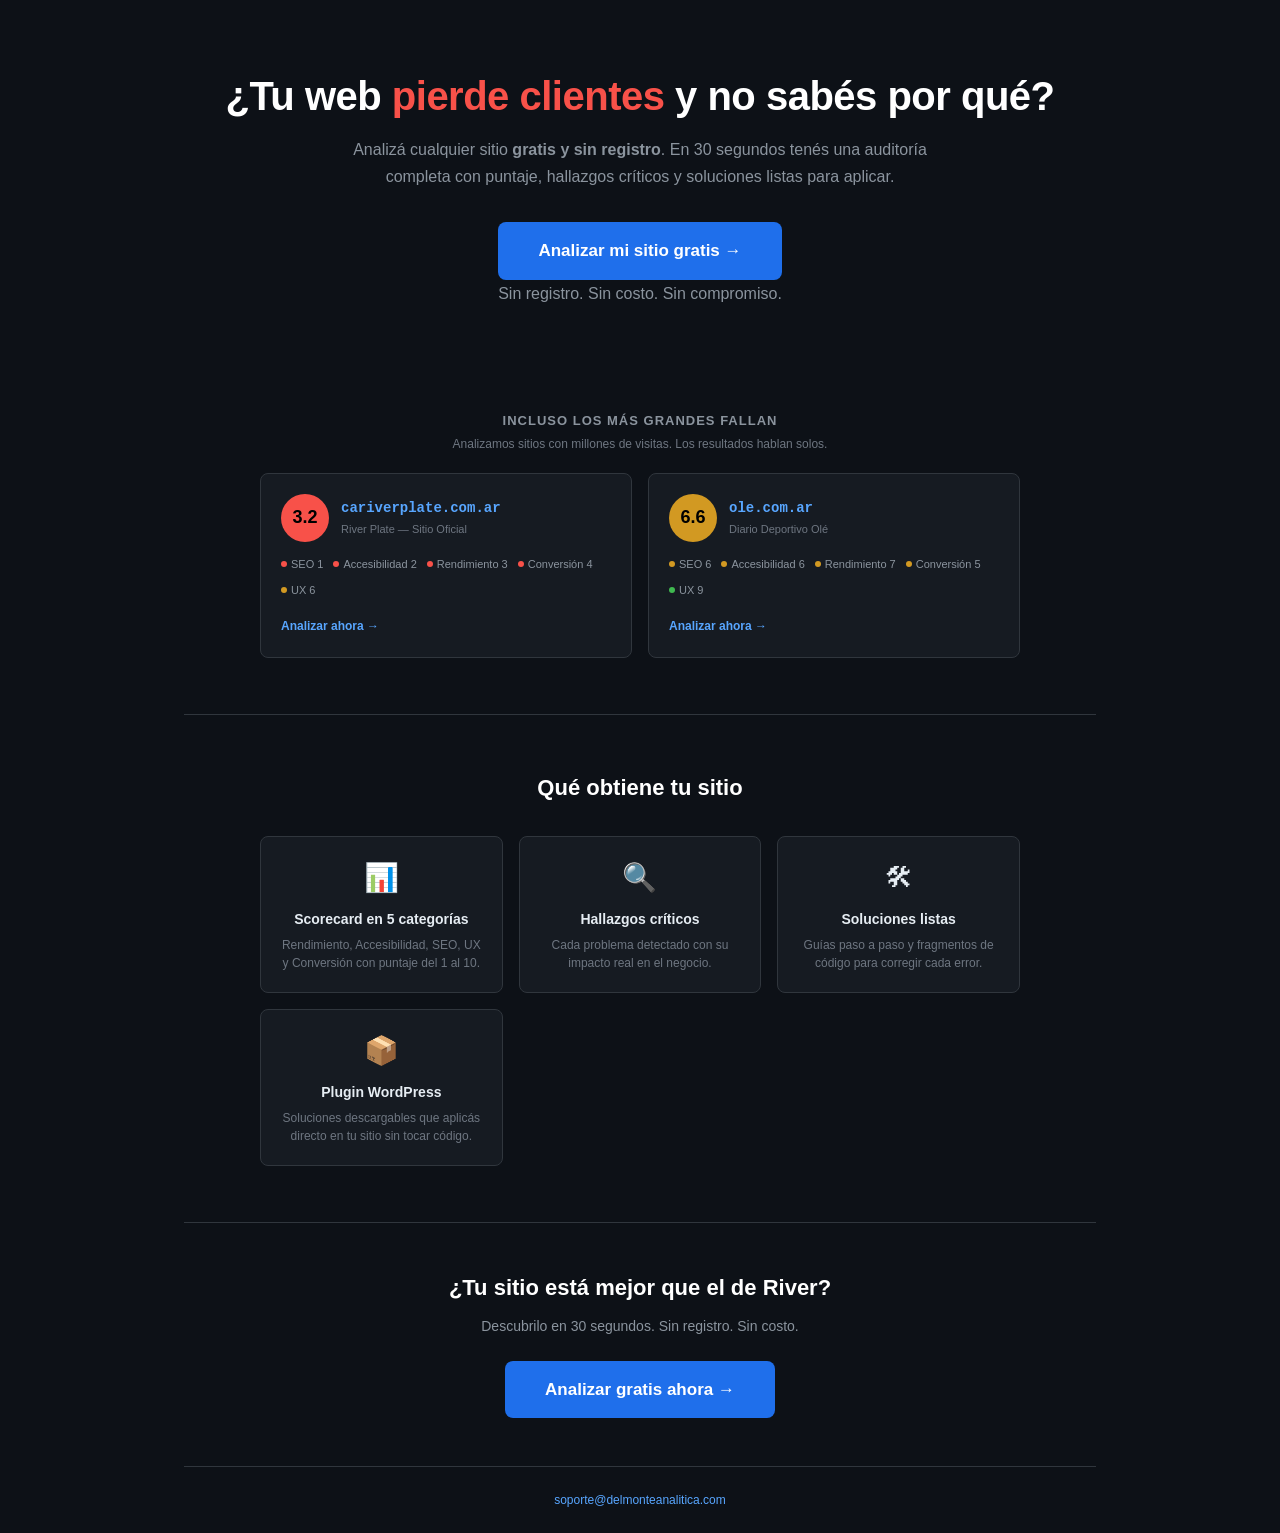
==== index.html @ 87f85ba4 "@ Landing page de Web Analyzer para GitHub Pages. Incluye ejemplos reales (River 3.2, Olé 6.6) y guí" ====
<!DOCTYPE html>
<html lang="es">
<head>
<meta charset="UTF-8">
<meta name="viewport" content="width=device-width, initial-scale=1.0">
<title>Web Analyzer — Auditoría de sitios web en 30 segundos</title>
<meta name="description" content="Analizá cualquier sitio gratis y sin registro. Descubrí qué frena a tu web en 5 categorías: Rendimiento, SEO, Accesibilidad, UX y Conversión.">
<meta property="og:title" content="Web Analyzer — ¿Tu web pierde clientes?">
<meta property="og:description" content="Auditoría gratuita en 30 segundos. Incluso los sitios más grandes tienen problemas.">
<style>
  :root {
    --bg: #0d1117; --bg2: #161b22; --bg3: #21262d;
    --border: #30363d; --text: #e6edf3; --text2: #8b949e; --text3: #6e7681;
    --blue: #58a6ff; --green: #3fb950; --yellow: #d29922; --red: #f85149;
    --accent: #1f6feb; --radius: 8px;
  }
  * { margin: 0; padding: 0; box-sizing: border-box; }
  body {
    font-family: -apple-system, BlinkMacSystemFont, 'Segoe UI', Roboto, sans-serif;
    background: var(--bg); color: var(--text); line-height: 1.5;
  }
  .container { max-width: 960px; margin: 0 auto; padding: 0 24px; }

  /* Hero */
  .hero { text-align: center; padding: 72px 16px 48px; }
  .hero h1 { font-size: 40px; font-weight: 800; color: #fff; letter-spacing: -0.5px; margin-bottom: 16px; line-height: 1.2; }
  .hero h1 .hl { color: var(--red); }
  .hero p { font-size: 16px; color: var(--text2); max-width: 600px; margin: 0 auto 32px; line-height: 1.7; }
  .btn-go {
    display: inline-block; padding: 16px 40px; background: var(--accent); color: #fff;
    border: none; border-radius: var(--radius); font-size: 17px; font-weight: 700;
    text-decoration: none; cursor: pointer; transition: background 0.15s, transform 0.1s;
  }
  .btn-go:hover { background: #388bfd; transform: scale(1.02); }
  .hero-note { font-size: 11px; color: var(--text3); margin-top: 12px; }

  /* Examples */
  .examples { padding: 24px 0 56px; }
  .examples h2 { text-align: center; font-size: 13px; text-transform: uppercase; letter-spacing: 1px; color: var(--text2); margin-bottom: 4px; }
  .examples .sub { text-align: center; font-size: 12px; color: var(--text3); margin-bottom: 20px; }
  .examples-grid { display: grid; grid-template-columns: 1fr 1fr; gap: 16px; max-width: 760px; margin: 0 auto; }
  @media (max-width: 600px) { .examples-grid { grid-template-columns: 1fr; } }
  .ex-card {
    background: var(--bg2); border: 1px solid var(--border); border-radius: var(--radius);
    padding: 20px; cursor: pointer; transition: border-color 0.2s, background 0.2s;
  }
  .ex-card:hover { border-color: var(--blue); }
  .ex-top { display: flex; align-items: center; gap: 12px; margin-bottom: 14px; }
  .ex-badge {
    width: 48px; height: 48px; border-radius: 50%; display: flex; align-items: center;
    justify-content: center; font-size: 18px; font-weight: 800; flex-shrink: 0; color: #000;
  }
  .ex-badge.rojo { background: var(--red); }
  .ex-badge.amarillo { background: var(--yellow); }
  .ex-site { font-family: monospace; font-size: 14px; color: var(--blue); font-weight: 600; }
  .ex-label { font-size: 11px; color: var(--text3); margin-top: 2px; }
  .ex-scores { display: flex; gap: 10px; flex-wrap: wrap; margin-bottom: 14px; }
  .ex-scores span { font-size: 11px; color: var(--text2); display: flex; align-items: center; gap: 4px; }
  .dot { width: 6px; height: 6px; border-radius: 50%; display: inline-block; }
  .dot.rojo { background: var(--red); }
  .dot.amarillo { background: var(--yellow); }
  .dot.verde { background: var(--green); }
  .ex-cta { color: var(--blue); font-size: 12px; font-weight: 600; }

  /* Features */
  .features { padding: 56px 0; border-top: 1px solid var(--border); }
  .features h2 { text-align: center; font-size: 22px; font-weight: 700; margin-bottom: 32px; color: #fff; }
  .feat-grid { display: grid; grid-template-columns: repeat(auto-fit, minmax(200px, 1fr)); gap: 16px; max-width: 760px; margin: 0 auto; }
  .feat {
    background: var(--bg2); border: 1px solid var(--border); border-radius: var(--radius);
    padding: 20px; text-align: center;
  }
  .feat-icon { font-size: 28px; margin-bottom: 10px; }
  .feat h3 { font-size: 14px; font-weight: 600; margin-bottom: 6px; }
  .feat p { font-size: 12px; color: var(--text3); line-height: 1.5; }

  /* CTA bottom */
  .cta-bottom { text-align: center; padding: 48px 16px; border-top: 1px solid var(--border); }
  .cta-bottom h2 { font-size: 22px; font-weight: 700; margin-bottom: 12px; color: #fff; }
  .cta-bottom p { color: var(--text2); font-size: 14px; margin-bottom: 24px; }

  /* Footer */
  .footer {
    text-align: center; padding: 24px; border-top: 1px solid var(--border);
    font-size: 12px; color: var(--text3);
  }
  .footer a { color: var(--blue); text-decoration: none; }
</style>
</head>
<body>

<div class="container">

  <!-- HERO -->
  <section class="hero">
    <h1>¿Tu web <span class="hl">pierde clientes</span> y no sabés por qué?</h1>
    <p>Analizá cualquier sitio <strong>gratis y sin registro</strong>. En 30 segundos tenés una auditoría completa con puntaje, hallazgos críticos y soluciones listas para aplicar.</p>
    <a href="https://web-analyzer-1-l8uc.onrender.com/" class="btn-go">Analizar mi sitio gratis →</a>
    <p class="hero-note">Sin registro. Sin costo. Sin compromiso.</p>
  </section>

  <!-- EXAMPLES -->
  <section class="examples">
    <h2>Incluso los más grandes fallan</h2>
    <p class="sub">Analizamos sitios con millones de visitas. Los resultados hablan solos.</p>
    <div class="examples-grid">
      <div class="ex-card" onclick="window.open('https://web-analyzer-1-l8uc.onrender.com/?analyze_url=www.cariverplate.com.ar','_blank')">
        <div class="ex-top">
          <div class="ex-badge rojo">3.2</div>
          <div>
            <div class="ex-site">cariverplate.com.ar</div>
            <div class="ex-label">River Plate — Sitio Oficial</div>
          </div>
        </div>
        <div class="ex-scores">
          <span><span class="dot rojo"></span>SEO 1</span>
          <span><span class="dot rojo"></span>Accesibilidad 2</span>
          <span><span class="dot rojo"></span>Rendimiento 3</span>
          <span><span class="dot rojo"></span>Conversión 4</span>
          <span><span class="dot amarillo"></span>UX 6</span>
        </div>
        <span class="ex-cta">Analizar ahora →</span>
      </div>
      <div class="ex-card" onclick="window.open('https://web-analyzer-1-l8uc.onrender.com/?analyze_url=www.ole.com.ar','_blank')">
        <div class="ex-top">
          <div class="ex-badge amarillo">6.6</div>
          <div>
            <div class="ex-site">ole.com.ar</div>
            <div class="ex-label">Diario Deportivo Olé</div>
          </div>
        </div>
        <div class="ex-scores">
          <span><span class="dot amarillo"></span>SEO 6</span>
          <span><span class="dot amarillo"></span>Accesibilidad 6</span>
          <span><span class="dot amarillo"></span>Rendimiento 7</span>
          <span><span class="dot amarillo"></span>Conversión 5</span>
          <span><span class="dot verde"></span>UX 9</span>
        </div>
        <span class="ex-cta">Analizar ahora →</span>
      </div>
    </div>
  </section>

  <!-- FEATURES -->
  <section class="features">
    <h2>Qué obtiene tu sitio</h2>
    <div class="feat-grid">
      <div class="feat">
        <div class="feat-icon">📊</div>
        <h3>Scorecard en 5 categorías</h3>
        <p>Rendimiento, Accesibilidad, SEO, UX y Conversión con puntaje del 1 al 10.</p>
      </div>
      <div class="feat">
        <div class="feat-icon">🔍</div>
        <h3>Hallazgos críticos</h3>
        <p>Cada problema detectado con su impacto real en el negocio.</p>
      </div>
      <div class="feat">
        <div class="feat-icon">🛠</div>
        <h3>Soluciones listas</h3>
        <p>Guías paso a paso y fragmentos de código para corregir cada error.</p>
      </div>
      <div class="feat">
        <div class="feat-icon">📦</div>
        <h3>Plugin WordPress</h3>
        <p>Soluciones descargables que aplicás directo en tu sitio sin tocar código.</p>
      </div>
    </div>
  </section>

  <!-- CTA -->
  <section class="cta-bottom">
    <h2>¿Tu sitio está mejor que el de River?</h2>
    <p>Descubrilo en 30 segundos. Sin registro. Sin costo.</p>
    <a href="https://web-analyzer-1-l8uc.onrender.com/" class="btn-go">Analizar gratis ahora →</a>
  </section>

  <!-- FOOTER -->
  <footer class="footer">
    <a href="mailto:soporte@delmonteanalitica.com">soporte@delmonteanalitica.com</a>
  </footer>

</div>

</body>
</html>
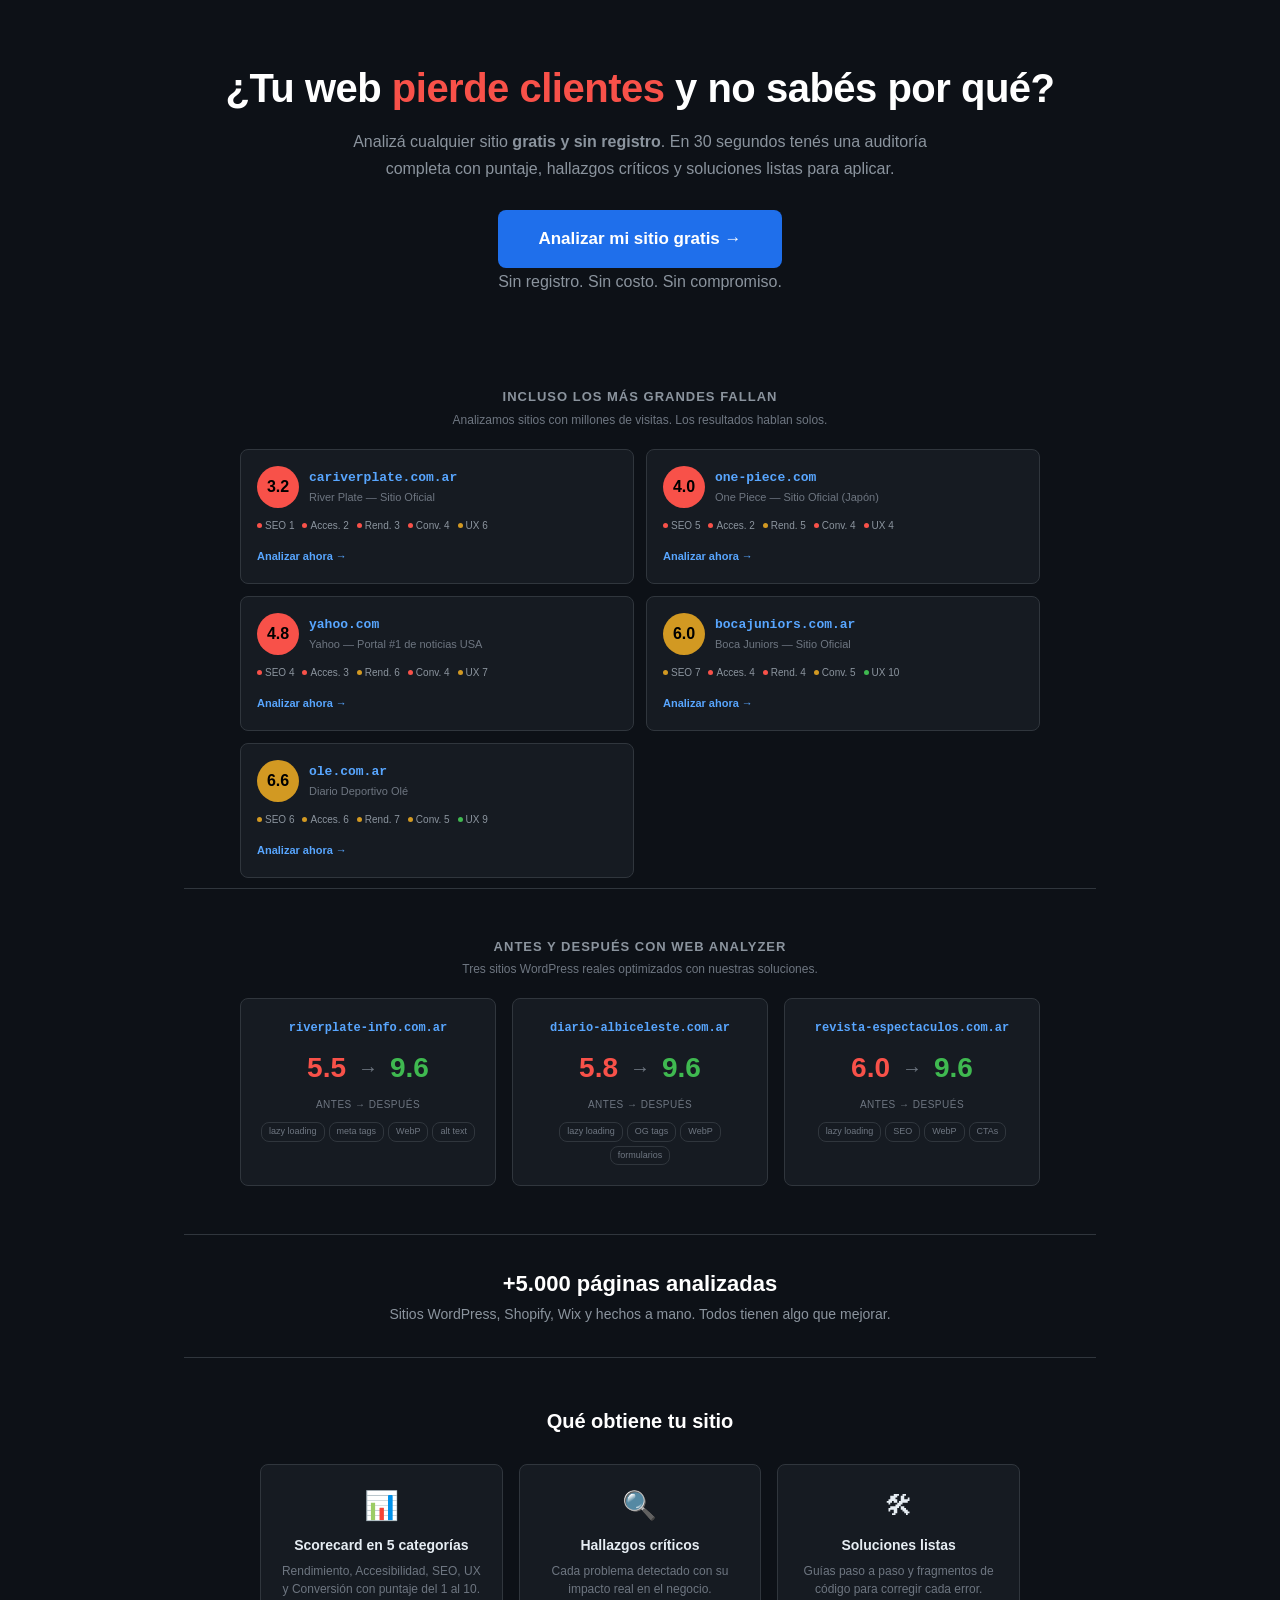
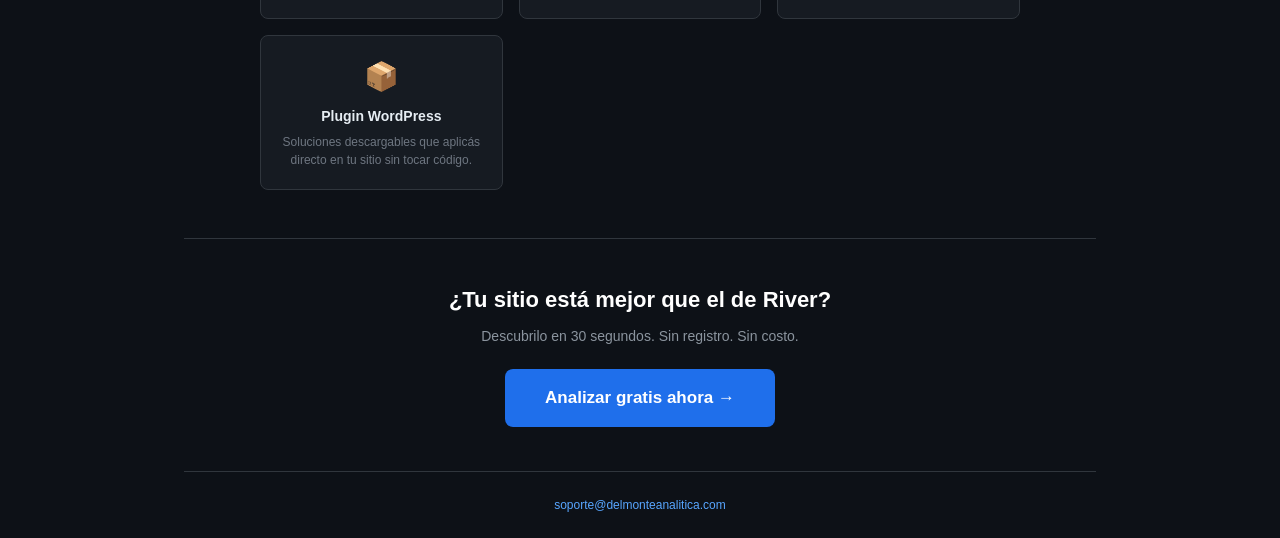
==== commit be7a7c38: "@ Agregar Yahoo (4.8), One Piece (4.0), Boca (6.0) + antes/después. 5 sitios famosos auditados + 3 c" ====
--- a/index.html
+++ b/index.html
@@ -4,9 +4,10 @@
 <meta charset="UTF-8">
 <meta name="viewport" content="width=device-width, initial-scale=1.0">
 <title>Web Analyzer — Auditoría de sitios web en 30 segundos</title>
-<meta name="description" content="Analizá cualquier sitio gratis y sin registro. Descubrí qué frena a tu web en 5 categorías: Rendimiento, SEO, Accesibilidad, UX y Conversión.">
+<meta name="description" content="Analizá cualquier sitio gratis y sin registro. Descubrí qué frena a tu web en 5 categorías. Incluso Yahoo, River, Boca y One Piece fallan.">
 <meta property="og:title" content="Web Analyzer — ¿Tu web pierde clientes?">
-<meta property="og:description" content="Auditoría gratuita en 30 segundos. Incluso los sitios más grandes tienen problemas.">
+<meta property="og:description" content="Auditoría gratuita en 30 segundos. Yahoo sacó 4.8, River 3.2, Boca 6.0. ¿Tu sitio?">
+<meta property="og:image" content="https://web-analyzer-1-l8uc.onrender.com/static/og-image.png">
 <style>
   :root {
     --bg: #0d1117; --bg2: #161b22; --bg3: #21262d;
@@ -22,62 +23,88 @@
   .container { max-width: 960px; margin: 0 auto; padding: 0 24px; }
 
   /* Hero */
-  .hero { text-align: center; padding: 72px 16px 48px; }
+  .hero { text-align: center; padding: 64px 16px 40px; }
   .hero h1 { font-size: 40px; font-weight: 800; color: #fff; letter-spacing: -0.5px; margin-bottom: 16px; line-height: 1.2; }
   .hero h1 .hl { color: var(--red); }
-  .hero p { font-size: 16px; color: var(--text2); max-width: 600px; margin: 0 auto 32px; line-height: 1.7; }
+  .hero p { font-size: 16px; color: var(--text2); max-width: 620px; margin: 0 auto 28px; line-height: 1.7; }
   .btn-go {
     display: inline-block; padding: 16px 40px; background: var(--accent); color: #fff;
     border: none; border-radius: var(--radius); font-size: 17px; font-weight: 700;
     text-decoration: none; cursor: pointer; transition: background 0.15s, transform 0.1s;
   }
   .btn-go:hover { background: #388bfd; transform: scale(1.02); }
-  .hero-note { font-size: 11px; color: var(--text3); margin-top: 12px; }
-
-  /* Examples */
-  .examples { padding: 24px 0 56px; }
-  .examples h2 { text-align: center; font-size: 13px; text-transform: uppercase; letter-spacing: 1px; color: var(--text2); margin-bottom: 4px; }
-  .examples .sub { text-align: center; font-size: 12px; color: var(--text3); margin-bottom: 20px; }
-  .examples-grid { display: grid; grid-template-columns: 1fr 1fr; gap: 16px; max-width: 760px; margin: 0 auto; }
+  .hero-note { font-size: 11px; color: var(--text3); margin-top: 10px; }
+
+  /* Section titles */
+  .sec-title { text-align: center; font-size: 13px; text-transform: uppercase; letter-spacing: 1px; color: var(--text2); margin-bottom: 4px; }
+  .sec-sub { text-align: center; font-size: 12px; color: var(--text3); margin-bottom: 20px; }
+
+  /* Examples Grid — 2 columns */
+  .examples { padding: 24px 0 10px; }
+  .examples-grid { display: grid; grid-template-columns: 1fr 1fr; gap: 12px; max-width: 800px; margin: 0 auto; }
   @media (max-width: 600px) { .examples-grid { grid-template-columns: 1fr; } }
+
   .ex-card {
     background: var(--bg2); border: 1px solid var(--border); border-radius: var(--radius);
-    padding: 20px; cursor: pointer; transition: border-color 0.2s, background 0.2s;
+    padding: 16px; cursor: pointer; transition: border-color 0.2s, background 0.2s;
   }
   .ex-card:hover { border-color: var(--blue); }
-  .ex-top { display: flex; align-items: center; gap: 12px; margin-bottom: 14px; }
+  .ex-top { display: flex; align-items: center; gap: 10px; margin-bottom: 10px; }
   .ex-badge {
-    width: 48px; height: 48px; border-radius: 50%; display: flex; align-items: center;
-    justify-content: center; font-size: 18px; font-weight: 800; flex-shrink: 0; color: #000;
+    width: 42px; height: 42px; border-radius: 50%; display: flex; align-items: center;
+    justify-content: center; font-size: 16px; font-weight: 800; flex-shrink: 0; color: #000;
   }
   .ex-badge.rojo { background: var(--red); }
   .ex-badge.amarillo { background: var(--yellow); }
-  .ex-site { font-family: monospace; font-size: 14px; color: var(--blue); font-weight: 600; }
-  .ex-label { font-size: 11px; color: var(--text3); margin-top: 2px; }
-  .ex-scores { display: flex; gap: 10px; flex-wrap: wrap; margin-bottom: 14px; }
-  .ex-scores span { font-size: 11px; color: var(--text2); display: flex; align-items: center; gap: 4px; }
-  .dot { width: 6px; height: 6px; border-radius: 50%; display: inline-block; }
+  .ex-badge.verde { background: var(--green); }
+  .ex-site { font-family: monospace; font-size: 13px; color: var(--blue); font-weight: 600; }
+  .ex-label { font-size: 11px; color: var(--text3); margin-top: 1px; }
+  .ex-scores { display: flex; gap: 8px; flex-wrap: wrap; margin-bottom: 10px; }
+  .ex-scores span { font-size: 10px; color: var(--text2); display: flex; align-items: center; gap: 3px; }
+  .dot { width: 5px; height: 5px; border-radius: 50%; display: inline-block; }
   .dot.rojo { background: var(--red); }
   .dot.amarillo { background: var(--yellow); }
   .dot.verde { background: var(--green); }
-  .ex-cta { color: var(--blue); font-size: 12px; font-weight: 600; }
+  .ex-cta { color: var(--blue); font-size: 11px; font-weight: 600; }
+
+  /* Before/After Section */
+  .before-after { padding: 48px 0; border-top: 1px solid var(--border); }
+  .ba-grid { display: grid; grid-template-columns: 1fr 1fr 1fr; gap: 16px; max-width: 800px; margin: 0 auto; }
+  @media (max-width: 700px) { .ba-grid { grid-template-columns: 1fr; } }
+  .ba-card {
+    background: var(--bg2); border: 1px solid var(--border); border-radius: var(--radius);
+    padding: 20px; text-align: center;
+  }
+  .ba-site { font-family: monospace; font-size: 12px; color: var(--blue); font-weight: 600; margin-bottom: 10px; word-break: break-all; }
+  .ba-scores { display: flex; align-items: center; justify-content: center; gap: 12px; margin-bottom: 8px; }
+  .ba-before { font-size: 28px; font-weight: 700; color: var(--red); }
+  .ba-arrow { font-size: 20px; color: var(--text3); }
+  .ba-after { font-size: 28px; font-weight: 700; color: var(--green); }
+  .ba-label { font-size: 10px; text-transform: uppercase; letter-spacing: 0.5px; color: var(--text3); }
+  .ba-pills { display: flex; flex-wrap: wrap; gap: 4px; justify-content: center; margin-top: 10px; }
+  .ba-pill { font-size: 9px; padding: 2px 7px; border-radius: 8px; border: 1px solid var(--border); color: var(--text3); }
+
+  /* Stats bar */
+  .stats-bar { text-align: center; padding: 32px 0; border-top: 1px solid var(--border); }
+  .stats-bar h2 { font-size: 22px; font-weight: 700; margin-bottom: 4px; color: #fff; }
+  .stats-bar p { color: var(--text2); font-size: 14px; margin-bottom: 0; }
 
   /* Features */
-  .features { padding: 56px 0; border-top: 1px solid var(--border); }
-  .features h2 { text-align: center; font-size: 22px; font-weight: 700; margin-bottom: 32px; color: #fff; }
+  .features { padding: 48px 0; border-top: 1px solid var(--border); }
+  .features h2 { text-align: center; font-size: 20px; font-weight: 700; margin-bottom: 28px; color: #fff; }
   .feat-grid { display: grid; grid-template-columns: repeat(auto-fit, minmax(200px, 1fr)); gap: 16px; max-width: 760px; margin: 0 auto; }
   .feat {
     background: var(--bg2); border: 1px solid var(--border); border-radius: var(--radius);
     padding: 20px; text-align: center;
   }
-  .feat-icon { font-size: 28px; margin-bottom: 10px; }
+  .feat-icon { font-size: 28px; margin-bottom: 8px; }
   .feat h3 { font-size: 14px; font-weight: 600; margin-bottom: 6px; }
   .feat p { font-size: 12px; color: var(--text3); line-height: 1.5; }
 
   /* CTA bottom */
-  .cta-bottom { text-align: center; padding: 48px 16px; border-top: 1px solid var(--border); }
-  .cta-bottom h2 { font-size: 22px; font-weight: 700; margin-bottom: 12px; color: #fff; }
-  .cta-bottom p { color: var(--text2); font-size: 14px; margin-bottom: 24px; }
+  .cta-bottom { text-align: center; padding: 44px 16px; border-top: 1px solid var(--border); }
+  .cta-bottom h2 { font-size: 22px; font-weight: 700; margin-bottom: 10px; color: #fff; }
+  .cta-bottom p { color: var(--text2); font-size: 14px; margin-bottom: 22px; }
 
   /* Footer */
   .footer {
@@ -99,11 +126,13 @@
     <p class="hero-note">Sin registro. Sin costo. Sin compromiso.</p>
   </section>
 
-  <!-- EXAMPLES -->
+  <!-- EXAMPLES — Sitios famosos -->
   <section class="examples">
-    <h2>Incluso los más grandes fallan</h2>
-    <p class="sub">Analizamos sitios con millones de visitas. Los resultados hablan solos.</p>
+    <h2 class="sec-title">Incluso los más grandes fallan</h2>
+    <p class="sec-sub">Analizamos sitios con millones de visitas. Los resultados hablan solos.</p>
     <div class="examples-grid">
+
+      <!-- River Plate -->
       <div class="ex-card" onclick="window.open('https://web-analyzer-1-l8uc.onrender.com/?analyze_url=www.cariverplate.com.ar','_blank')">
         <div class="ex-top">
           <div class="ex-badge rojo">3.2</div>
@@ -114,13 +143,72 @@
         </div>
         <div class="ex-scores">
           <span><span class="dot rojo"></span>SEO 1</span>
-          <span><span class="dot rojo"></span>Accesibilidad 2</span>
-          <span><span class="dot rojo"></span>Rendimiento 3</span>
-          <span><span class="dot rojo"></span>Conversión 4</span>
+          <span><span class="dot rojo"></span>Acces. 2</span>
+          <span><span class="dot rojo"></span>Rend. 3</span>
+          <span><span class="dot rojo"></span>Conv. 4</span>
           <span><span class="dot amarillo"></span>UX 6</span>
         </div>
         <span class="ex-cta">Analizar ahora →</span>
       </div>
+
+      <!-- One Piece -->
+      <div class="ex-card" onclick="window.open('https://web-analyzer-1-l8uc.onrender.com/?analyze_url=one-piece.com','_blank')">
+        <div class="ex-top">
+          <div class="ex-badge rojo">4.0</div>
+          <div>
+            <div class="ex-site">one-piece.com</div>
+            <div class="ex-label">One Piece — Sitio Oficial (Japón)</div>
+          </div>
+        </div>
+        <div class="ex-scores">
+          <span><span class="dot rojo"></span>SEO 5</span>
+          <span><span class="dot rojo"></span>Acces. 2</span>
+          <span><span class="dot amarillo"></span>Rend. 5</span>
+          <span><span class="dot rojo"></span>Conv. 4</span>
+          <span><span class="dot rojo"></span>UX 4</span>
+        </div>
+        <span class="ex-cta">Analizar ahora →</span>
+      </div>
+
+      <!-- Yahoo -->
+      <div class="ex-card" onclick="window.open('https://web-analyzer-1-l8uc.onrender.com/?analyze_url=yahoo.com','_blank')">
+        <div class="ex-top">
+          <div class="ex-badge rojo">4.8</div>
+          <div>
+            <div class="ex-site">yahoo.com</div>
+            <div class="ex-label">Yahoo — Portal #1 de noticias USA</div>
+          </div>
+        </div>
+        <div class="ex-scores">
+          <span><span class="dot rojo"></span>SEO 4</span>
+          <span><span class="dot rojo"></span>Acces. 3</span>
+          <span><span class="dot amarillo"></span>Rend. 6</span>
+          <span><span class="dot rojo"></span>Conv. 4</span>
+          <span><span class="dot amarillo"></span>UX 7</span>
+        </div>
+        <span class="ex-cta">Analizar ahora →</span>
+      </div>
+
+      <!-- Boca Juniors -->
+      <div class="ex-card" onclick="window.open('https://web-analyzer-1-l8uc.onrender.com/?analyze_url=www.bocajuniors.com.ar','_blank')">
+        <div class="ex-top">
+          <div class="ex-badge amarillo">6.0</div>
+          <div>
+            <div class="ex-site">bocajuniors.com.ar</div>
+            <div class="ex-label">Boca Juniors — Sitio Oficial</div>
+          </div>
+        </div>
+        <div class="ex-scores">
+          <span><span class="dot amarillo"></span>SEO 7</span>
+          <span><span class="dot rojo"></span>Acces. 4</span>
+          <span><span class="dot rojo"></span>Rend. 4</span>
+          <span><span class="dot amarillo"></span>Conv. 5</span>
+          <span><span class="dot verde"></span>UX 10</span>
+        </div>
+        <span class="ex-cta">Analizar ahora →</span>
+      </div>
+
+      <!-- Olé -->
       <div class="ex-card" onclick="window.open('https://web-analyzer-1-l8uc.onrender.com/?analyze_url=www.ole.com.ar','_blank')">
         <div class="ex-top">
           <div class="ex-badge amarillo">6.6</div>
@@ -131,14 +219,78 @@
         </div>
         <div class="ex-scores">
           <span><span class="dot amarillo"></span>SEO 6</span>
-          <span><span class="dot amarillo"></span>Accesibilidad 6</span>
-          <span><span class="dot amarillo"></span>Rendimiento 7</span>
-          <span><span class="dot amarillo"></span>Conversión 5</span>
+          <span><span class="dot amarillo"></span>Acces. 6</span>
+          <span><span class="dot amarillo"></span>Rend. 7</span>
+          <span><span class="dot amarillo"></span>Conv. 5</span>
           <span><span class="dot verde"></span>UX 9</span>
         </div>
         <span class="ex-cta">Analizar ahora →</span>
       </div>
+
     </div>
+  </section>
+
+  <!-- BEFORE / AFTER — Resultados reales -->
+  <section class="before-after">
+    <h2 class="sec-title">Antes y después con Web Analyzer</h2>
+    <p class="sec-sub">Tres sitios WordPress reales optimizados con nuestras soluciones.</p>
+    <div class="ba-grid">
+
+      <div class="ba-card">
+        <div class="ba-site">riverplate-info.com.ar</div>
+        <div class="ba-scores">
+          <span class="ba-before">5.5</span>
+          <span class="ba-arrow">→</span>
+          <span class="ba-after">9.6</span>
+        </div>
+        <div class="ba-label">Antes → Después</div>
+        <div class="ba-pills">
+          <span class="ba-pill">lazy loading</span>
+          <span class="ba-pill">meta tags</span>
+          <span class="ba-pill">WebP</span>
+          <span class="ba-pill">alt text</span>
+        </div>
+      </div>
+
+      <div class="ba-card">
+        <div class="ba-site">diario-albiceleste.com.ar</div>
+        <div class="ba-scores">
+          <span class="ba-before">5.8</span>
+          <span class="ba-arrow">→</span>
+          <span class="ba-after">9.6</span>
+        </div>
+        <div class="ba-label">Antes → Después</div>
+        <div class="ba-pills">
+          <span class="ba-pill">lazy loading</span>
+          <span class="ba-pill">OG tags</span>
+          <span class="ba-pill">WebP</span>
+          <span class="ba-pill">formularios</span>
+        </div>
+      </div>
+
+      <div class="ba-card">
+        <div class="ba-site">revista-espectaculos.com.ar</div>
+        <div class="ba-scores">
+          <span class="ba-before">6.0</span>
+          <span class="ba-arrow">→</span>
+          <span class="ba-after">9.6</span>
+        </div>
+        <div class="ba-label">Antes → Después</div>
+        <div class="ba-pills">
+          <span class="ba-pill">lazy loading</span>
+          <span class="ba-pill">SEO</span>
+          <span class="ba-pill">WebP</span>
+          <span class="ba-pill">CTAs</span>
+        </div>
+      </div>
+
+    </div>
+  </section>
+
+  <!-- STATS -->
+  <section class="stats-bar">
+    <h2>+5.000 páginas analizadas</h2>
+    <p>Sitios WordPress, Shopify, Wix y hechos a mano. Todos tienen algo que mejorar.</p>
   </section>
 
   <!-- FEATURES -->
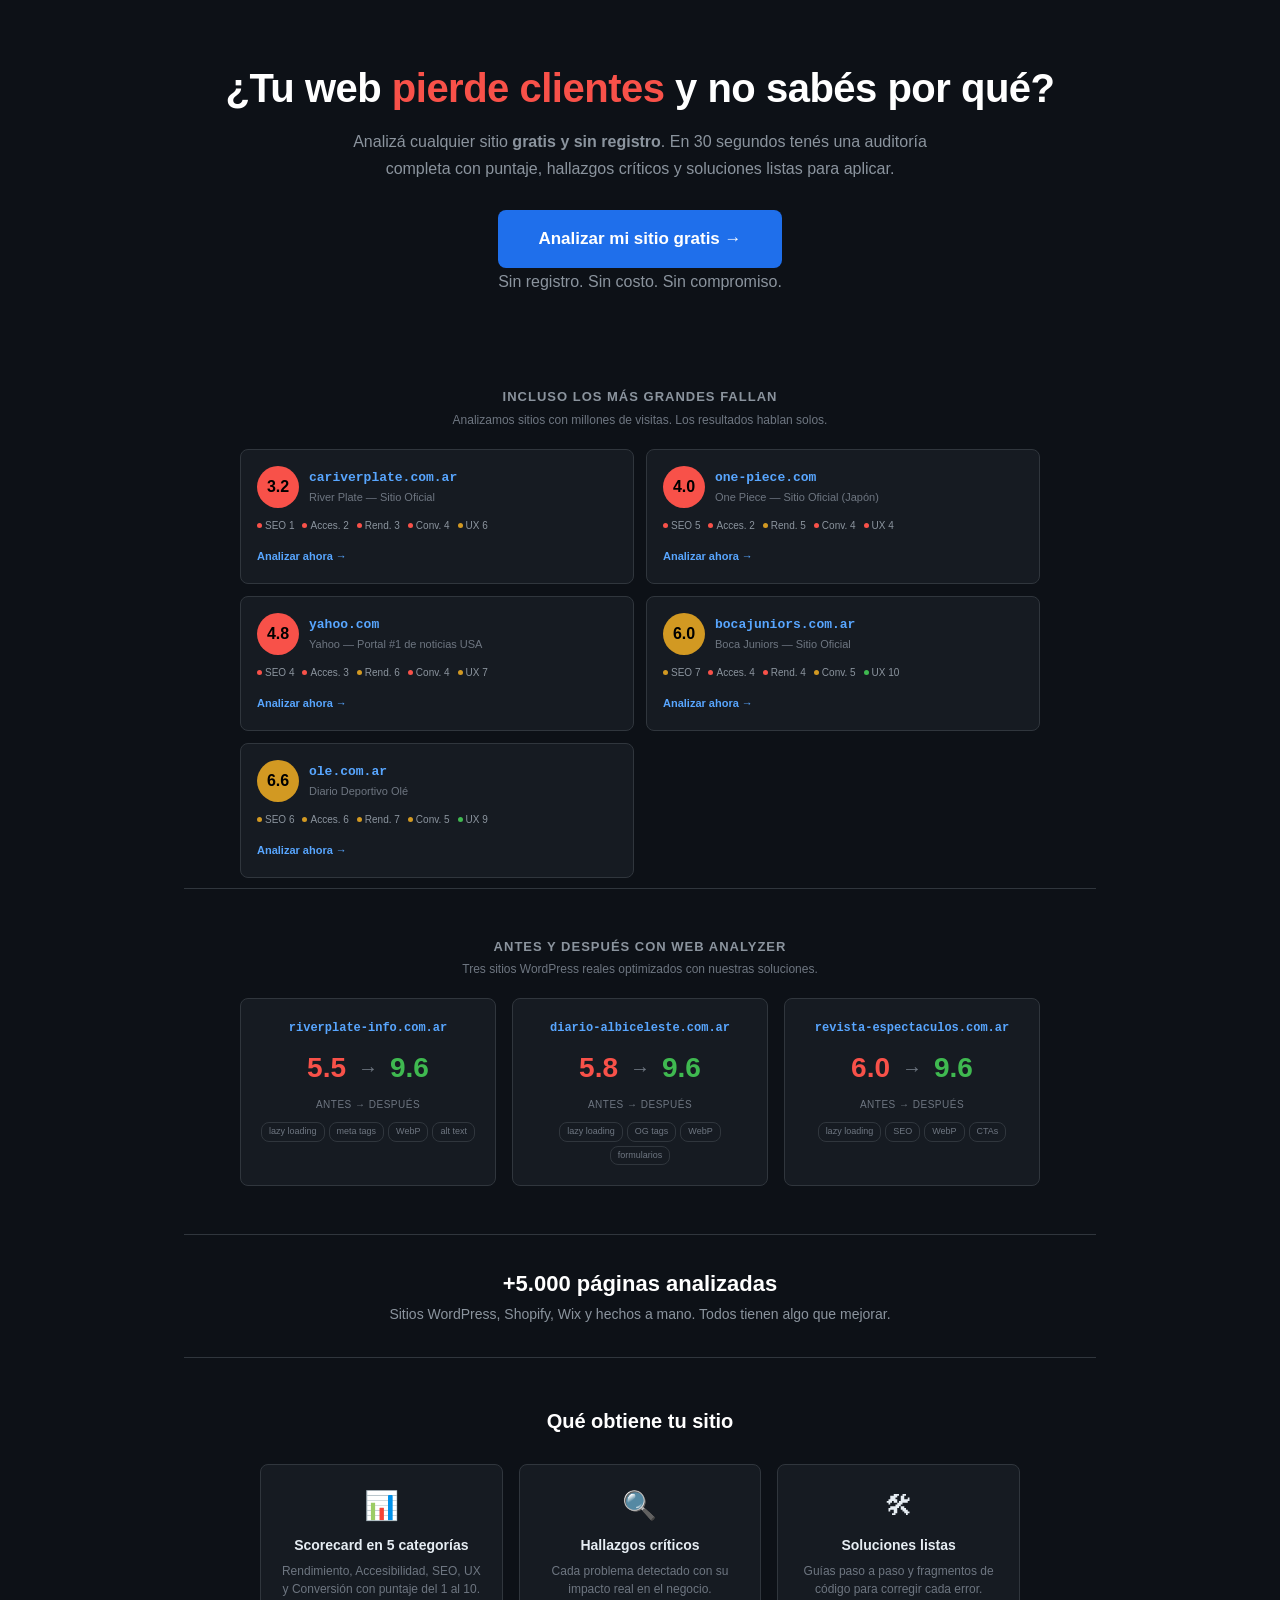
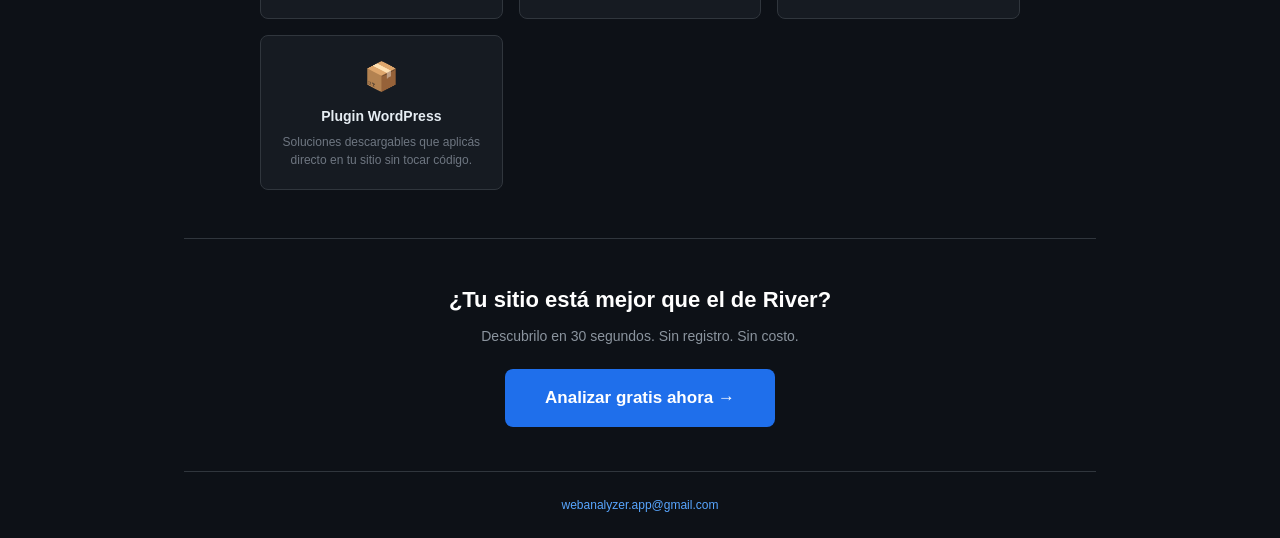
==== commit edb9f589: "@ Actualizar email de soporte a webanalyzer.app@gmail.com Co-Authored-By: Claude Opus 4.7 <noreply@a" ====
--- a/index.html
+++ b/index.html
@@ -329,7 +329,7 @@
 
   <!-- FOOTER -->
   <footer class="footer">
-    <a href="mailto:soporte@delmonteanalitica.com">soporte@delmonteanalitica.com</a>
+    <a href="mailto:webanalyzer.app@gmail.com">webanalyzer.app@gmail.com</a>
   </footer>
 
 </div>
